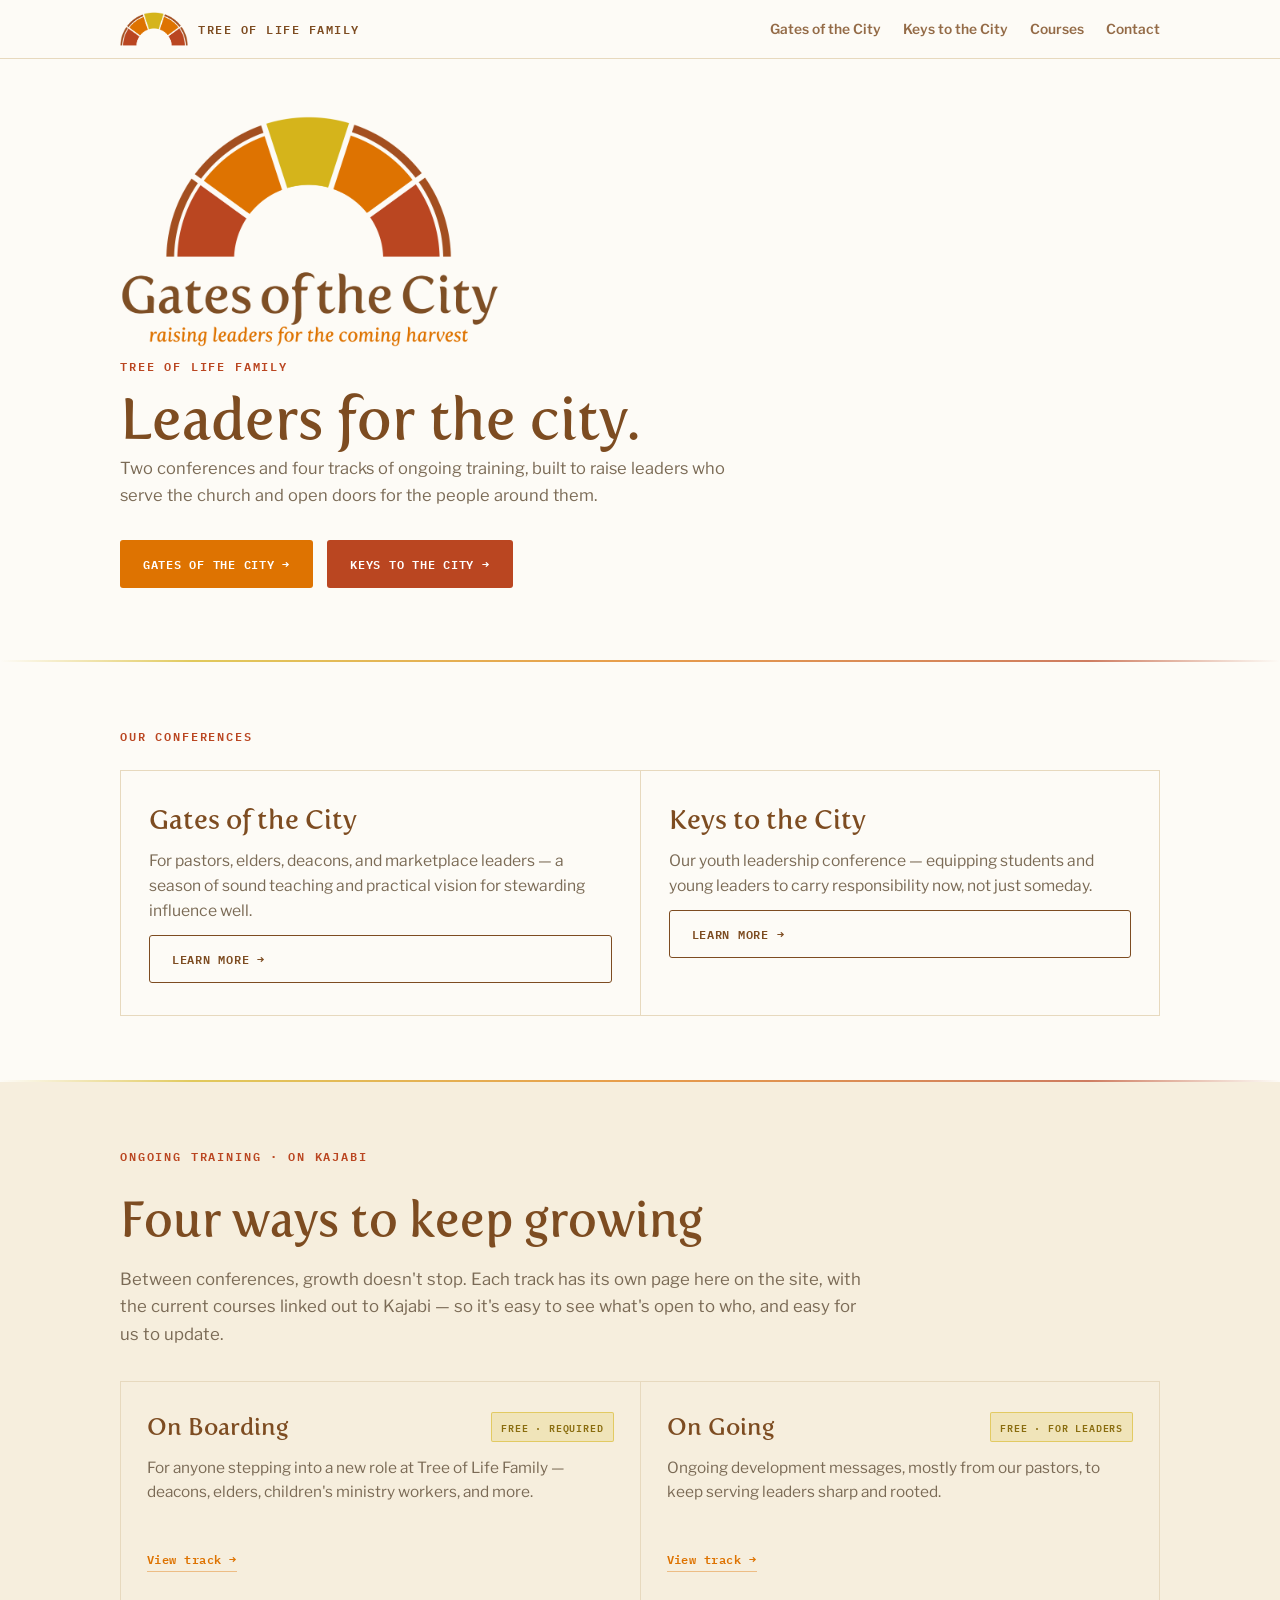
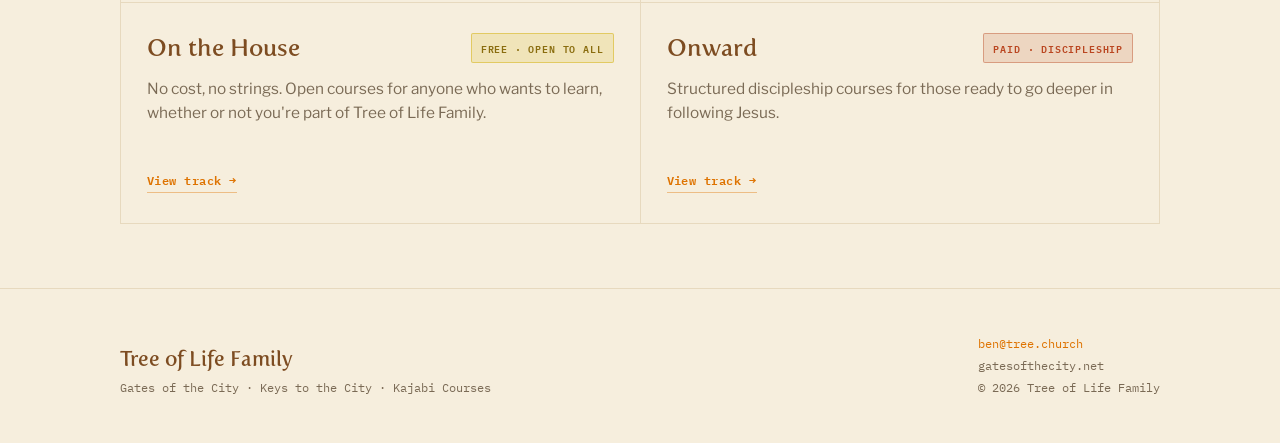
==== index.html @ f7b25bc8 "Add files via upload" ====
<!doctype html>
<html lang="en">
<head>
<meta charset="utf-8">
<meta name="viewport" content="width=device-width, initial-scale=1">
<title>Gates of the City | Tree of Life Family</title>
<meta name="description" content="Gates of the City and Keys to the City leadership conferences, and ongoing training courses, from Tree of Life Family.">
<link rel="icon" href="assets/img/logo-mark.png">
<link rel="stylesheet" href="assets/css/style.css">
</head>
<body>

<nav class="nav">
  <div class="wrap nav-row">
    <a class="brand" href="index.html">
      <img src="assets/img/logo-mark.png" alt="Gates of the City mark">
      Tree of Life Family
    </a>
    <div class="nav-links">
      <a href="gates.html">Gates of the City</a>
      <a href="keys.html">Keys to the City</a>
      <a href="index.html#learn">Courses</a>
      <a href="index.html#contact">Contact</a>
    </div>
  </div>
</nav>

<header class="hero">
  <div class="wrap">
    <img class="hero-logo" src="assets/img/logo-full.png" alt="Gates of the City — raising leaders for the coming harvest">
    <p class="eyebrow">Tree of Life Family</p>
    <h1>Leaders for the city.</h1>
    <p class="hero-sub">Two conferences and four tracks of ongoing training, built to raise leaders who serve the church and open doors for the people around them.</p>
    <div class="hero-ctas">
      <a class="btn btn-orange" href="gates.html">Gates of the City &rarr;</a>
      <a class="btn btn-rust" href="keys.html">Keys to the City &rarr;</a>
    </div>
  </div>
</header>

<hr class="divider">

<section>
  <div class="wrap">
    <div class="kicker-row">
      <p class="eyebrow">Our Conferences</p>
    </div>
    <div class="teaser-grid">
      <div class="teaser">
        <h3>Gates of the City</h3>
        <p>For pastors, elders, deacons, and marketplace leaders &mdash; a season of sound teaching and practical vision for stewarding influence well.</p>
        <a class="btn btn-ghost" href="gates.html">Learn more &rarr;</a>
      </div>
      <div class="teaser">
        <h3>Keys to the City</h3>
        <p>Our youth leadership conference &mdash; equipping students and young leaders to carry responsibility now, not just someday.</p>
        <a class="btn btn-ghost" href="keys.html">Learn more &rarr;</a>
      </div>
    </div>
  </div>
</section>

<hr class="divider">

<section class="section-alt" id="learn">
  <div class="wrap">
    <div class="kicker-row">
      <p class="eyebrow">Ongoing Training &middot; on Kajabi</p>
    </div>
    <h2 class="prog-title">Four ways to keep growing</h2>
    <p class="prog-lede">Between conferences, growth doesn't stop. Each track has its own page here on the site, with the current courses linked out to Kajabi &mdash; so it's easy to see what's open to who, and easy for us to update.</p>

    <div class="card-grid">
      <div class="card">
        <div class="card-top">
          <span class="card-name">On Boarding</span>
          <span class="tag tag-free">Free &middot; Required</span>
        </div>
        <p class="card-desc">For anyone stepping into a new role at Tree of Life Family &mdash; deacons, elders, children's ministry workers, and more.</p>
        <a class="card-link" href="courses/onboarding.html">View track &rarr;</a>
      </div>

      <div class="card">
        <div class="card-top">
          <span class="card-name">On Going</span>
          <span class="tag tag-free">Free &middot; For Leaders</span>
        </div>
        <p class="card-desc">Ongoing development messages, mostly from our pastors, to keep serving leaders sharp and rooted.</p>
        <a class="card-link" href="courses/ongoing.html">View track &rarr;</a>
      </div>

      <div class="card">
        <div class="card-top">
          <span class="card-name">On the House</span>
          <span class="tag tag-free">Free &middot; Open to All</span>
        </div>
        <p class="card-desc">No cost, no strings. Open courses for anyone who wants to learn, whether or not you're part of Tree of Life Family.</p>
        <a class="card-link" href="courses/on-the-house.html">View track &rarr;</a>
      </div>

      <div class="card">
        <div class="card-top">
          <span class="card-name">Onward</span>
          <span class="tag tag-paid">Paid &middot; Discipleship</span>
        </div>
        <p class="card-desc">Structured discipleship courses for those ready to go deeper in following Jesus.</p>
        <a class="card-link" href="courses/onward.html">View track &rarr;</a>
      </div>
    </div>
  </div>
</section>

<footer id="contact">
  <div class="wrap foot-row">
    <div>
      <p class="foot-brand">Tree of Life Family</p>
      <p class="foot-meta" style="margin-top:6px;">Gates of the City &middot; Keys to the City &middot; Kajabi Courses</p>
    </div>
    <div class="foot-meta">
      <div><a href="mailto:ben@tree.church">ben@tree.church</a></div>
      <div>gatesofthecity.net</div>
      <div>&copy; 2026 Tree of Life Family</div>
    </div>
  </div>
</footer>

</body>
</html>
---- assets/css/style.css ----
/* Tree of Life Family — Gates of the City site
   Palette sampled from the official Gates of the City logo. */

@import url('https://fonts.googleapis.com/css2?family=Libre+Franklin:ital,wght@0,400;0,500;0,600;0,700;1,500&family=IBM+Plex+Mono:wght@500;600&display=swap');

@font-face{
  font-family:'Fertigo Pro';
  src: url('../fonts/FertigoPro.otf') format('opentype');
  font-weight: 400 700;
  font-style: normal;
  font-display: swap;
}

:root{
  --brown:      #7D4C21; /* headings, nav, wordmark */
  --brown-dark: #5E3A19; /* hover state */
  --rust:       #BA4621; /* secondary accent — Keys to the City */
  --orange:     #DE7301; /* primary accent — Gates of the City, buttons */
  --gold:       #D5B41B; /* tertiary accent — dividers, highlights */
  --cream:      #FDFBF6; /* page background */
  --cream-2:    #F6EEDD; /* card / alt-section background */
  --line:       #E7D9BE; /* hairlines on cream */
  --ink:        #3A2A18; /* body text */
  --ink-soft:   #7A6A55; /* muted / secondary text */
}

*{ box-sizing:border-box; }
html,body{ margin:0; padding:0; }
body{
  background:var(--cream);
  color:var(--ink);
  font-family:'Libre Franklin', ui-sans-serif, system-ui, sans-serif;
  -webkit-font-smoothing:antialiased;
  overflow-x:hidden;
}
img{ max-width:100%; display:block; }
a{ color:inherit; }

h1,h2,h3{
  font-family:'Fertigo Pro','Libre Franklin', Georgia, serif;
  color:var(--brown);
  text-wrap:balance;
  margin:0;
  font-weight:600;
}
p{ margin:0; }

.eyebrow{
  font-family:'IBM Plex Mono', ui-monospace, monospace;
  font-size:0.72rem;
  letter-spacing:0.16em;
  text-transform:uppercase;
  font-weight:600;
  color:var(--rust);
}

.tagline{
  font-family:'Libre Franklin', serif;
  font-style:italic;
  font-weight:500;
  color:var(--orange);
}

.wrap{ max-width:1120px; margin:0 auto; padding-inline:24px; }
@media (min-width:640px){ .wrap{ padding-inline:40px; } }

/* ---------- nav ---------- */
.nav{
  position:sticky; top:0; z-index:40;
  background:rgba(253,251,246,0.92);
  backdrop-filter:blur(8px);
  border-bottom:1px solid var(--line);
}
.nav-row{
  display:flex; align-items:center; justify-content:space-between;
  gap:16px; padding-block:12px; flex-wrap:wrap;
}
.brand{
  display:flex; align-items:center; gap:10px;
  text-decoration:none; color:var(--brown);
  font-family:'IBM Plex Mono', monospace;
  font-size:0.78rem; letter-spacing:0.12em; text-transform:uppercase;
  font-weight:600; white-space:nowrap;
}
.brand img{ height:34px; width:auto; flex-shrink:0; }
.nav-links{ display:flex; gap:22px; flex-wrap:wrap; row-gap:8px; }
.nav-links a{
  text-decoration:none; font-size:0.86rem; font-weight:600;
  color:var(--brown); opacity:0.82; padding-block:4px;
  border-bottom:1px solid transparent;
  transition:opacity .15s, border-color .15s;
}
.nav-links a:hover{ opacity:1; border-color:var(--orange); }
.nav-links a.current{ opacity:1; border-color:var(--gold); }

/* ---------- buttons ---------- */
.btn{
  display:inline-flex; align-items:center; gap:8px;
  font-family:'IBM Plex Mono', monospace;
  font-size:0.78rem; letter-spacing:0.06em; text-transform:uppercase;
  font-weight:600; text-decoration:none;
  padding:13px 22px; border-radius:3px; border:1px solid transparent;
  transition:transform .15s ease, background .15s ease, border-color .15s ease, color .15s ease;
}
.btn:hover{ transform:translateY(-1px); }
.btn-orange{ background:var(--orange); color:#fff; }
.btn-orange:hover{ background:var(--brown-dark); }
.btn-rust{ background:var(--rust); color:#fff; }
.btn-rust:hover{ background:var(--brown-dark); }
.btn-ghost{ border-color:var(--brown); color:var(--brown); }
.btn-ghost:hover{ border-color:var(--orange); color:var(--orange); }

/* ---------- hero ---------- */
.hero{ padding-block:56px 72px; position:relative; }
.hero-logo{ max-width:380px; width:60%; margin-bottom:8px; }
.hero-mark{ max-width:180px; width:36%; margin-bottom:4px; }
.hero .eyebrow{ margin-bottom:14px; display:block; }
.hero h1{ font-size:clamp(2.2rem, 6vw, 3.6rem); line-height:1.02; margin-bottom:6px; }
.hero-tagline{ font-size:1.15rem; margin-bottom:22px; display:block; }
.hero-sub{
  font-size:1.03rem; line-height:1.65; color:var(--ink-soft);
  max-width:56ch; margin-bottom:30px;
}
.hero-ctas{ display:flex; gap:14px; flex-wrap:wrap; }

/* ---------- sections ---------- */
section{ padding-block:64px; }
.section-alt{ background:var(--cream-2); }
.divider{
  height:2px; border:none;
  background:linear-gradient(90deg, transparent, var(--gold) 15%, var(--orange) 50%, var(--rust) 85%, transparent);
  opacity:0.7; margin:0;
}

.kicker-row{
  display:flex; align-items:baseline; justify-content:space-between;
  gap:16px; flex-wrap:wrap; margin-bottom:24px;
}
.prog-title{ font-size:clamp(2rem, 4.4vw, 3rem); margin-bottom:18px; }
.prog-lede{
  font-size:1.05rem; line-height:1.65; color:var(--ink-soft);
  max-width:62ch; margin-bottom:32px;
}

/* ---------- info bar ---------- */
.info-bar{
  display:grid; grid-template-columns:repeat(auto-fit, minmax(160px,1fr));
  border-top:1px solid var(--line); border-bottom:1px solid var(--line);
  margin-bottom:32px;
}
.info-cell{ padding:16px 18px 16px 0; border-right:1px solid var(--line); }
.info-cell:last-child{ border-right:none; }
.info-cell .eyebrow{ display:block; margin-bottom:8px; }
.info-cell strong{ font-size:0.98rem; font-weight:600; color:var(--ink); }

/* ---------- cards ---------- */
.card-grid{
  display:grid; grid-template-columns:repeat(2,1fr); gap:1px;
  background:var(--line); border:1px solid var(--line); margin-top:8px;
}
@media (max-width:720px){ .card-grid{ grid-template-columns:1fr; } }
.card{
  background:var(--cream); padding:30px 26px;
  display:flex; flex-direction:column; gap:14px; min-height:220px;
}
.section-alt .card{ background:var(--cream-2); }
.card-top{ display:flex; align-items:flex-start; justify-content:space-between; gap:12px; }
.card-name{ font-family:'Fertigo Pro','Libre Franklin',serif; font-size:1.5rem; color:var(--brown); font-weight:600; }
.tag{
  font-family:'IBM Plex Mono', monospace; font-size:0.64rem; letter-spacing:0.08em;
  text-transform:uppercase; font-weight:600; padding:5px 9px; border-radius:2px; white-space:nowrap;
}
.tag-free{ background:rgba(213,180,27,0.18); color:#8a6d0f; border:1px solid rgba(213,180,27,0.55); }
.tag-paid{ background:rgba(186,70,33,0.14); color:var(--rust); border:1px solid rgba(186,70,33,0.4); }
.card-desc{ font-size:0.96rem; line-height:1.6; color:var(--ink-soft); flex-grow:1; }
.card-link{
  font-family:'IBM Plex Mono', monospace; font-size:0.78rem; letter-spacing:0.04em;
  text-decoration:none; color:var(--orange); font-weight:600;
  border-bottom:1px solid rgba(222,115,1,0.4); padding-bottom:2px; align-self:flex-start;
}
.card-link:hover{ border-color:var(--orange); }

/* ---------- two-up program teaser ---------- */
.teaser-grid{ display:grid; grid-template-columns:1fr 1fr; gap:1px; background:var(--line); border:1px solid var(--line); margin-top:8px; }
@media (max-width:720px){ .teaser-grid{ grid-template-columns:1fr; } }
.teaser{ background:var(--cream); padding:32px 28px; display:flex; flex-direction:column; gap:12px; }
.teaser h3{ font-size:1.7rem; }
.teaser p{ color:var(--ink-soft); font-size:0.98rem; line-height:1.6; }

/* ---------- course list (track pages) ---------- */
.course-list{ display:flex; flex-direction:column; border-top:1px solid var(--line); margin-top:8px; }
.course-row{
  display:flex; align-items:center; justify-content:space-between; gap:16px;
  padding:20px 4px; border-bottom:1px solid var(--line); flex-wrap:wrap;
}
.course-row-title{ font-family:'Fertigo Pro','Libre Franklin',serif; font-size:1.2rem; color:var(--brown); }
.course-row-desc{ font-size:0.9rem; color:var(--ink-soft); max-width:48ch; }
.course-row-link{
  font-family:'IBM Plex Mono', monospace; font-size:0.76rem; letter-spacing:0.05em;
  text-decoration:none; color:var(--orange); font-weight:600; white-space:nowrap;
  border-bottom:1px solid rgba(222,115,1,0.4);
}
.placeholder-note{
  font-family:'IBM Plex Mono', monospace; font-size:0.74rem; color:var(--ink-soft);
  background:var(--cream-2); border:1px dashed var(--line); padding:14px 16px; margin-top:20px;
}

/* ---------- footer ---------- */
footer{ background:var(--cream-2); border-top:1px solid var(--line); padding-block:44px; }
.foot-row{ display:flex; justify-content:space-between; align-items:flex-end; gap:24px; flex-wrap:wrap; }
.foot-brand{ font-family:'Fertigo Pro','Libre Franklin',serif; font-size:1.3rem; color:var(--brown); }
.foot-meta{ font-family:'IBM Plex Mono', monospace; font-size:0.76rem; color:var(--ink-soft); line-height:1.8; }
.foot-meta a{ color:var(--orange); text-decoration:none; }
.foot-meta a:hover{ text-decoration:underline; }

.breadcrumb{
  font-family:'IBM Plex Mono', monospace; font-size:0.76rem; letter-spacing:0.04em;
  color:var(--ink-soft); text-decoration:none; display:inline-block; margin-bottom:20px;
}
.breadcrumb:hover{ color:var(--orange); }
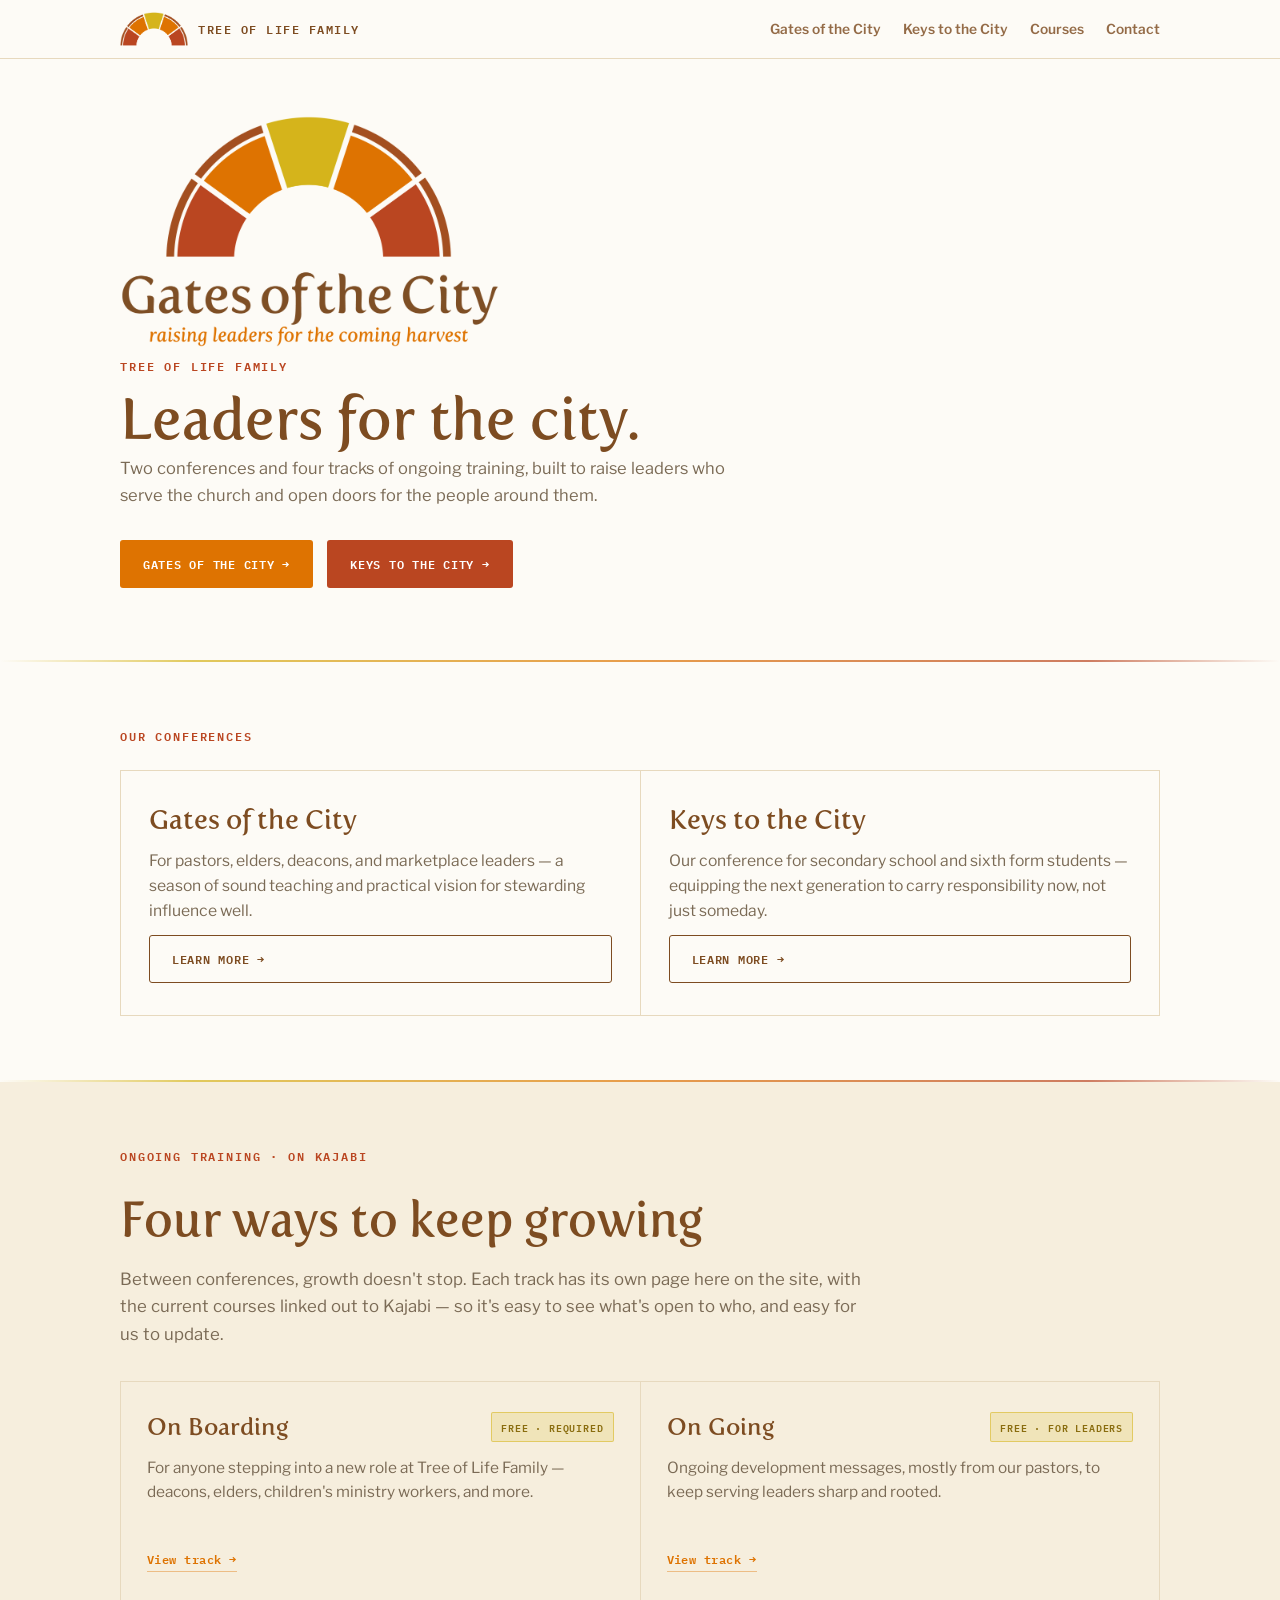
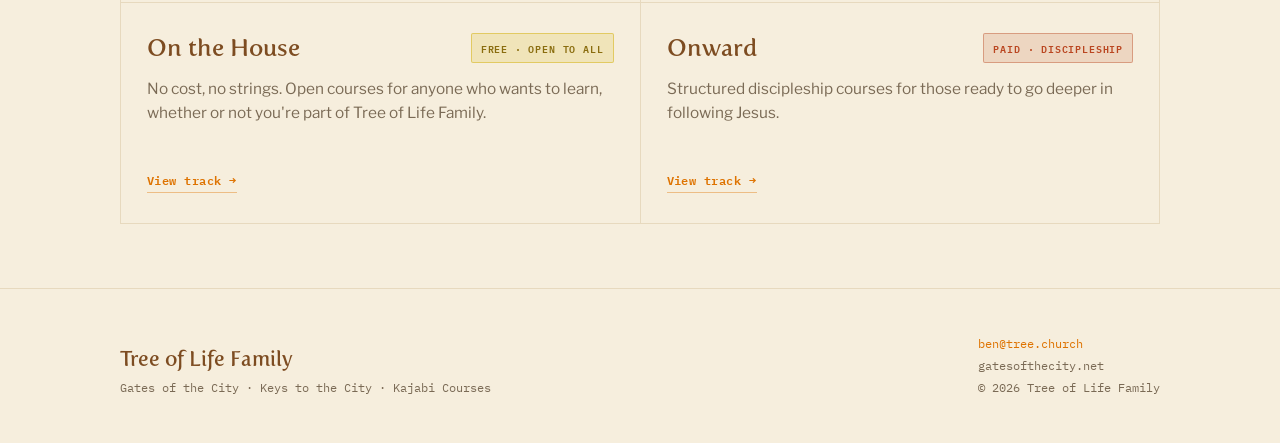
==== commit f62a0ce4: "Update Gates/Keys dates to 17-20 Feb 2027, add ChurchSuite registration" ====
--- a/index.html
+++ b/index.html
@@ -53,7 +53,7 @@
       </div>
       <div class="teaser">
         <h3>Keys to the City</h3>
-        <p>Our youth leadership conference &mdash; equipping students and young leaders to carry responsibility now, not just someday.</p>
+        <p>Our conference for secondary school and sixth form students &mdash; equipping the next generation to carry responsibility now, not just someday.</p>
         <a class="btn btn-ghost" href="keys.html">Learn more &rarr;</a>
       </div>
     </div>
--- a/assets/css/style.css
+++ b/assets/css/style.css
@@ -205,6 +205,60 @@
   background:var(--cream-2); border:1px dashed var(--line); padding:14px 16px; margin-top:20px;
 }
 
+/* ---------- course cards (image + click-through) ---------- */
+.course-cards{
+  display:grid; grid-template-columns:repeat(auto-fit, minmax(280px,1fr));
+  gap:28px; margin-top:8px;
+}
+.course-card{
+  background:var(--cream-2); border:1px solid var(--line);
+  display:flex; flex-direction:column; overflow:hidden;
+}
+.course-card-img-link{ display:block; line-height:0; }
+.course-card-img-link img{
+  width:100%; aspect-ratio:16/9; object-fit:cover;
+  transition:transform .2s ease;
+}
+.course-card-img-link:hover img{ transform:scale(1.03); }
+.course-card-body{
+  padding:20px 22px 24px; display:flex; flex-direction:column; gap:10px; flex-grow:1;
+}
+.course-card-title{ font-family:'Fertigo Pro','Libre Franklin',serif; font-size:1.25rem; color:var(--brown); }
+.course-card-desc{ font-size:0.92rem; line-height:1.58; color:var(--ink-soft); flex-grow:1; }
+.course-card-link{
+  font-family:'IBM Plex Mono', monospace; font-size:0.76rem; letter-spacing:0.05em;
+  text-decoration:none; color:var(--orange); font-weight:600; align-self:flex-start;
+  border-bottom:1px solid rgba(222,115,1,0.4);
+}
+.course-card-link:hover{ border-color:var(--orange); }
+
+/* placeholder card — course not yet built in Kajabi */
+.course-card-placeholder-img{
+  width:100%; aspect-ratio:16/9;
+  background:linear-gradient(135deg, var(--brown) 0%, var(--rust) 50%, var(--orange) 100%);
+  display:flex; align-items:center; justify-content:center;
+  position:relative;
+}
+.course-card-placeholder-img span{
+  font-family:'IBM Plex Mono', monospace; font-size:0.72rem; letter-spacing:0.14em;
+  text-transform:uppercase; font-weight:600; color:#fff;
+  background:rgba(0,0,0,0.28); padding:8px 14px; border-radius:2px;
+}
+.course-card.is-placeholder .course-card-title{ color:var(--ink-soft); }
+.course-card-soon{
+  font-family:'IBM Plex Mono', monospace; font-size:0.76rem; letter-spacing:0.05em;
+  color:var(--ink-soft); align-self:flex-start;
+}
+
+/* coming-soon full-width panel (Ongoing page) */
+.coming-soon-panel{
+  border:1px dashed var(--line); background:var(--cream-2);
+  padding:56px 32px; text-align:center; margin-top:8px;
+}
+.coming-soon-panel .eyebrow{ display:block; margin-bottom:10px; }
+.coming-soon-panel h2{ font-size:clamp(1.6rem, 4vw, 2.2rem); margin-bottom:10px; }
+.coming-soon-panel p{ color:var(--ink-soft); font-size:0.98rem; max-width:48ch; margin:0 auto; }
+
 /* ---------- footer ---------- */
 footer{ background:var(--cream-2); border-top:1px solid var(--line); padding-block:44px; }
 .foot-row{ display:flex; justify-content:space-between; align-items:flex-end; gap:24px; flex-wrap:wrap; }
